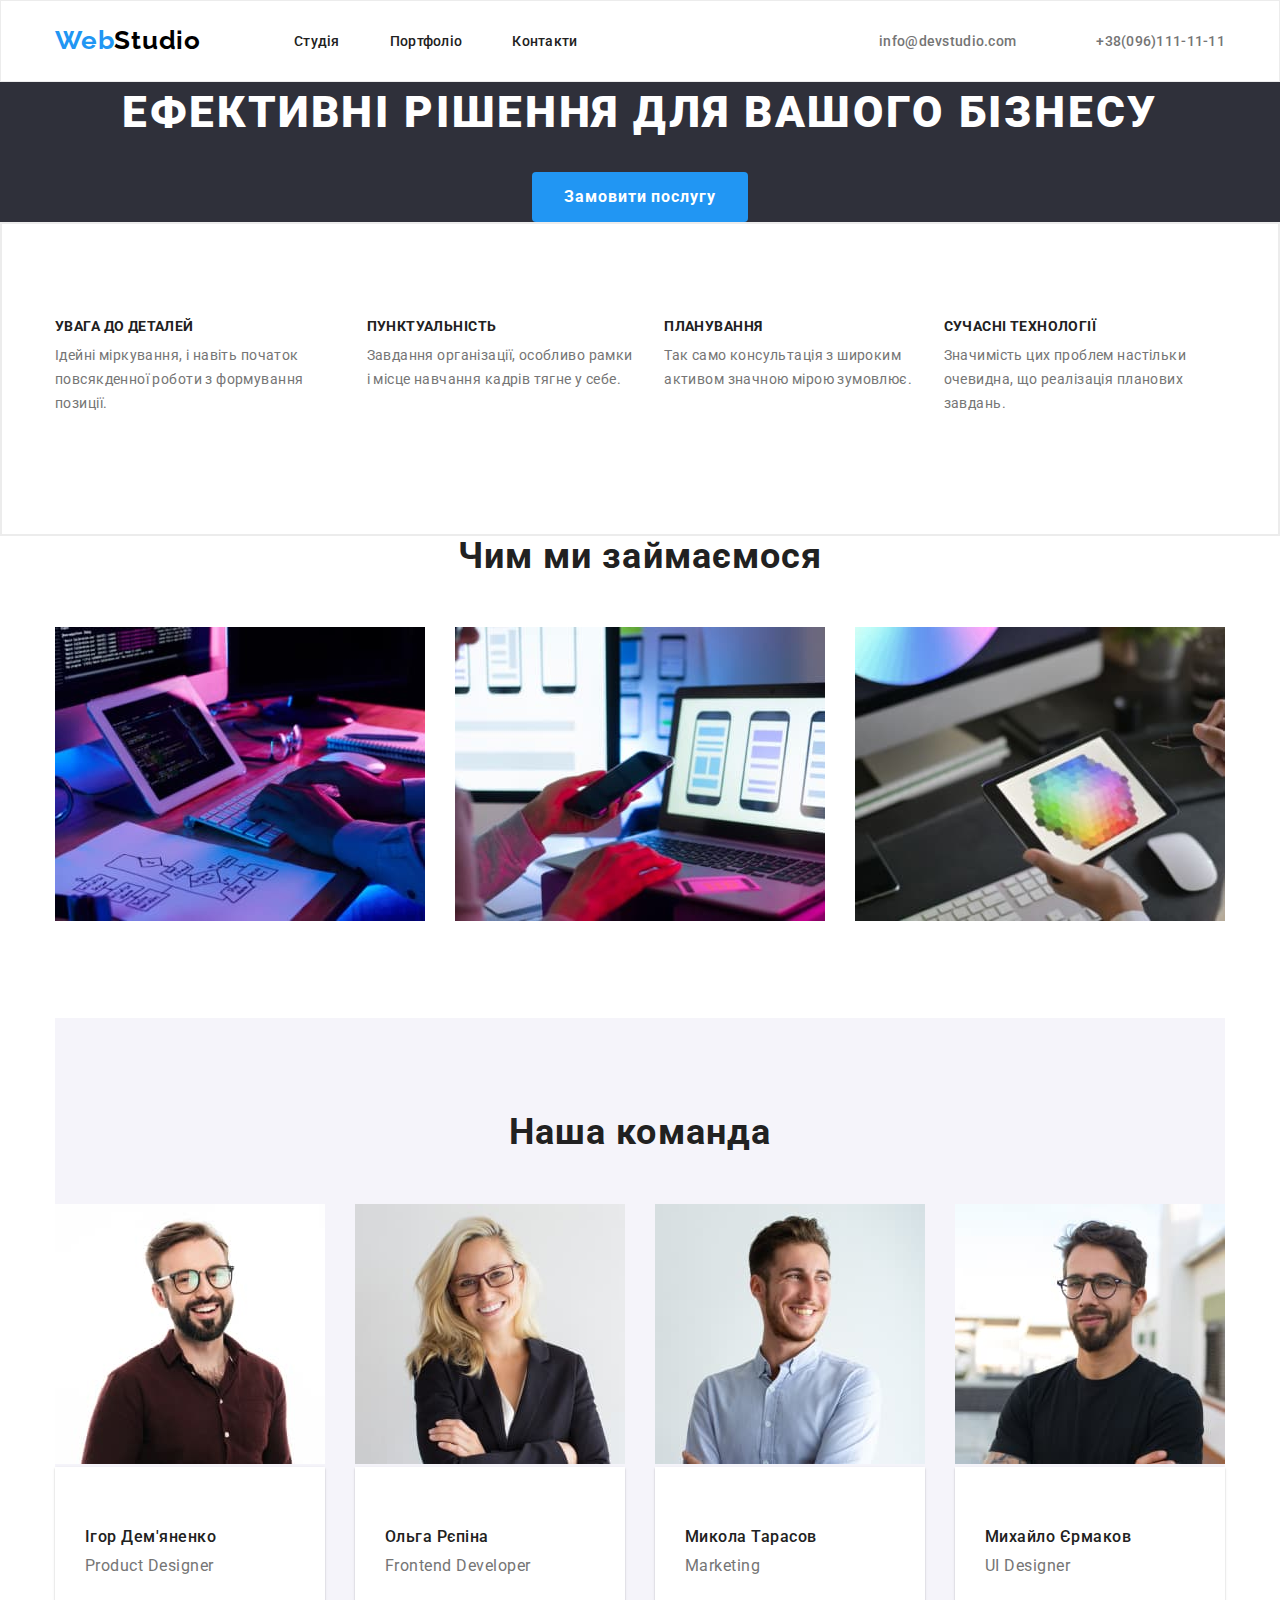
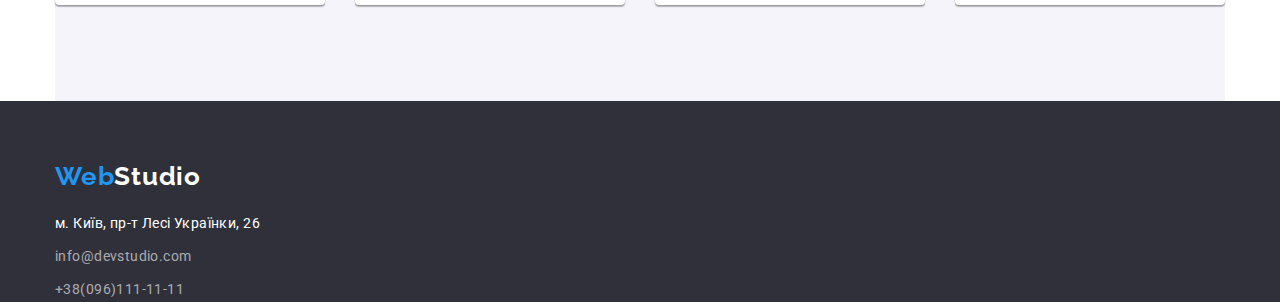
==== index.html @ b7c4934e "goit-markup-hw-03" ====
<!DOCTYPE html>
<html lang="uk">
<head>
    <meta charset="UTF-8">
    <meta http-equiv="X-UA-Compatible" content="IE=edge">
    <meta name="viewport" content="width=device-width, initial-scale=1.0">
    <title>Document</title>
    <link rel="preconnect" href="https://fonts.googleapis.com">
    <link rel="preconnect" href="https://fonts.gstatic.com" crossorigin>
    <link href="https://fonts.googleapis.com/css2?family=Raleway:wght@700&family=Roboto:wght@400;500;700;900&display=swap"
        rel="stylesheet">
        <link rel="stylesheet" href="https://cdnjs.cloudflare.com/ajax/libs/modern-normalize/1.1.0/modern-normalize.min.css">
    
    <link rel="stylesheet" href="./css/style.css">

</head>
<body>
    <!--навигация-->
   
    <header class="page-header">
<div class="container">
<div class="page-nav">
    <a class="logo" href="/">
        <span class="logo-accent">Web</span>Studio
    </a>
    <nav class="nav">
        <ul class="nav-list">
            <li class="item"><a class="menu-link" href="#">Студія</a></li>
            <li class="item"><a class="menu-link" href="./portfolio.html">Портфоліо</a></li>
            <li class="item"><a class="menu-link" href="#">Контакти</a></li>
        </ul>
    </nav>
    <ul class="aut-nav">
        <li class="item-nav"><a class="contact-link" href="mailto:info@devstudio.com">info@devstudio.com</a></li>
        <li class="item-nav"><a class="contact-link" href="tel:+380961111111">+38(096)111-11-11</a></li>
    </ul>
</div>
    
   
</div>
</header>

<main> 
    <!--герой-->
    <section class="hero">
<div class="container">
    <h1 class="hero-titel">Ефективні рішення для вашого бізнеcу</h1>
    <button class="button-hero" type="button">Замовити послугу</button>
</div>

</section>


<!--section quality-->
<section class="quality">
<div class="container">
    <ul class="qualiti-list">
        <li>
            <h3 class="quality-title">Увага до деталей </h3>
            <p class="quality-text">Ідейні міркування, і навіть початок повсякденної роботи з формування позиції.</p>
        </li>
        <li>
            <h3 class="quality-title">Пунктуальність</h3>
            <p class="quality-text">Завдання організації, особливо рамки і місце навчання кадрів тягне у себе.</p>
        </li>
        <li>
            <h3 class="quality-title">Планування</h3>
            <p class="quality-text">Так само консультація з широким активом значною мірою зумовлює.</p>
        </li>
        <li>
            <h3 class="quality-title">Сучасні технології</h3>
            <p class="quality-text">Значимість цих проблем настільки очевидна, що реалізація планових завдань.</p>
        </li>
    </ul>
</div>
</section>


<!--section work-->
<section class="work">
    <div class="container">
        <h2 class="work-title">Чим ми займаємося</h2>
        <ul class="work-list">
            <li class="work-img"><img src="./images/img1.jpg" alt="написання коду для сайтів" width="370"></li>
            <li class="work-img"><img src="./images/img2.jpg" alt="написання коду для мобільних телефонів" width="370"> </li>
            <li class="work-img"><img src="./images/img3.jpg" alt="написання коду для ігор" width="370"></li>
        </ul>
    </div>
</section>

<!--section team-->
<div class="container">
<section class="team">

    <h2 class="team-title">Наша команда</h2>
    <ul class="team-list">
        <li class="team-img"><img src="./images/igor.jpg" alt="фотографія Ігоря Дем'яненко" width="270">
         <div class="conteiner-card" >
            <h3 class="team-name">Ігор Дем'яненко</h3>
            <p class="team-text">Product Designer</p>
         </div>
        </li>
        <li class="team-img"><img src="./images/olga.jpg" alt="фотографія Ольги Рєпіна " width="270">
            <div class="conteiner-card">
                <h3 class="team-name">Ольга Рєпіна</h3>
                <p class="team-text">Frontend Developer</p>
            </div>
        </li>
        <li class="team-img"><img src="./images/nico.jpg" alt="фотографія Миколи Тарасов" width="270">
            <div class="conteiner-card">
            <h3 class="team-name">Микола Тарасов</h3>
            <p class="team-text">Marketing</p>
        </div>
        </li>
        
        <li class="team-img"><img src="./images/mixa.jpg" alt="фотографія Михайла Єрмаков" width="270">
            <div class="conteiner-card">
                <h3 class="team-name">Михайло Єрмаков</h3>
            <p class="team-text">UI Designer</p>
        </div>
        </li>
    </ul>

</section>
</div>
</main>

<footer>
    <!--подвал-->

<div class="container">
    <a href="/" class="logo-white">
        <span class="logo-accent">Web</span>Studio
    </a>
    
    <address class="contacts">
        <ul>
            <li>
                <a class="link" href="https://goo.gl/maps/CEJdyvRehDyQKQgW8" target="_blank"
                    rel="noopenes noreferrer nofollow"> м. Київ, пр-т Лесі Українки, 26</a>
            </li>
            <li>
                <a class="link-footer" href="mailto:info@devstudio.com">info@devstudio.com</a>
            </li>
            <li>
                <a class="link-footer" href="tel:+380961111111">+38(096)111-11-11</a>
            </li>
    
    
        </ul>
    </address>
</div>

</footer>

</body>
</html>
---- css/style.css ----
* {
    box-sizing: border-box;
}
h1,
h2,
h3,
h4,
h5,
h6,
p,
ul {
    margin: 0;
    padding: 0;
}
:root {
 --primary-text-color: #212121;
 --secondary-text-color: #757575;
--hero-text-color:#ffffff;
--accent-text-color: #2196f3;
--black-text-color: #000000;
--primary-white-color: #f5f5f5;
--secondary-color: #2f303a;
--button: #F5F4FA;
--button-focus: #188CE8;
--secondary-button: #EEEEEE;
--border:#ECECEC;

}
body {
    background-color: var(--hero-text-color) ;
    color: var(--primary-text-color) ;
    font-family: 'Roboto', sans-serif;
    font-size: 14px;
    cursor: pointer;
    font-weight: 400;
}
ul {
    list-style: none;
}

/* навигация*/
.page-header{
    border: 1px solid var(--border);
}
.container {
    margin-left: auto;
    margin-right: auto;
    width: 1200px;
    padding: 0 15px;
}

.logo{
    display: block;
    font-family: 'Raleway';
        color: var(--black-text-color);
        font-weight: 700;
        font-size: 26px;
        line-height: 1.2;
        text-decoration: none;
        letter-spacing: 0.03em;
       
        margin-right: 93px;
        
       
}
/*.logo-accent{
    color: var(--accent-text-color) border: 1px solid #000000;
        text-shadow : 0px 4px 4px rgba(0, 0, 0, 0.25);
}
*/
.current-link,
.nav :hover,
.nav :focus{
    color: var(--accent-text-color);
}

.page-nav{
display: flex;
    
    align-items: center;
}
.nav-list{
    display: flex;


}


.menu-link {
    display: block;
    color: var(--primary-text-color);
    font-weight: 500;
    line-height: 1.15;
    letter-spacing: 0.02em;
    text-decoration: none;
    padding-top: 32px;
    padding-bottom: 32px;
    
}
.item:not(:last-child){
    margin-right: 50px;
}
.aut-nav {
    display: flex;
    gap: 30px;
    margin-left: auto ;
}
.aut-nav .item-nav + .item-nav{
    margin-left: 50px;
}

.contact-link{
    color: var(--secondary-text-color);
    font-weight: 500;
    line-height: 1.15;
    letter-spacing: 0.02em;
    text-decoration: none;
}




.aut-nav :hover,
.aut-nav :focus{
    color: var(--accent-text-color)
}
/* герой*/
.hero {
    background-color: var(--secondary-color);
    text-align: center;
}
.hero-titel{  
    margin-top: 0;
    margin-bottom: 30px;
    color: var(--hero-text-color);
        background-color: var(--secondary-color);
        font-family: 'Roboto';
            font-weight: 900;
            font-size: 44px;
            line-height: 60px;
            text-align: center;
            letter-spacing: 0.06em;
            text-transform: uppercase;
}
 /* описание компании */
.quality {
    border: 2px solid var(--border);
    
}
.qualiti-list{
    display: flex;
        gap: 30px;
}
.quality-title {
    padding-top: 94px;
    margin-bottom: 0;
    color: var(--primary-text-color);
        font-size: 14px;
        font-weight: 700;
        line-height: 1.15;
        letter-spacing: 0.03em;
        text-transform: uppercase;
}
.quality-text{
   margin-top: 10px;
   margin-bottom: 118px;
    color: var(--secondary-text-color);
    line-height: 1.7;
    letter-spacing: 0.03em;
}
/* які проекти*/


.work{
    
}
.work-title{
    
    
    margin-bottom: 0;
    color: var(--primary-text-color);
    font-weight: 700;
    font-size: 36px;
    line-height: 1.15;
    text-align: center;
    letter-spacing: 0.03em;
        
}
.work-list{
    display: flex;
        gap: 30px;
}
.work-img {
    margin-top: 50px;
    padding-bottom: 94px;
    
}



/* команда */
.team {
    
    background-color: var(--button);
    padding-bottom: 96px;
}
.team-title {
    padding-top: 94px;
        color: var(--primary-text-color);

        
            font-weight: 700;
            font-size: 36px;
            line-height: 1.16;
            text-align: center;
            letter-spacing: 0.03em;
}
.team-img  {
    margin-top: 50px;
    margin-bottom: 0px;
    
    display: inline-block;
        max-width: 270px;
        object-fit: cover;
    }

.conteiner-card{
    padding: 30px ;
    
        box-shadow: 0px 1px 3px rgba(0, 0, 0, 0.12), 0px 1px 1px rgba(0, 0, 0, 0.14), 0px 2px 1px rgba(0, 0, 0, 0.2);
        border-radius: 0px 0px 4px 4px;
   
    background-color: var(--hero-text-color);

}
.team-list{
    display: flex;
    gap: 30px;
}
.team-name {
    
    color: var(--primary-text-color);
        font-weight: 500;
        font-size: 16px;
        line-height: 1.2;
        letter-spacing: 0.03em;

        min-width: 130px;
        margin-top: 30px;
        margin-bottom: 0;
}
.team-text {
        font-size: 16px;
        line-height: 1.2;
        color:var(--secondary-text-color);
        letter-spacing: 0.03em;

        margin-top: 10px;
        margin-bottom: 0;
}

/* підвал*/
footer{
    background-color: var(--secondary-color);
 
}

.logo-white {
    display: block;
    font-family: 'Raleway';
    font-weight: 700;
    font-size: 26px;
    line-height: 1.2;
    color: var(--hero-text-color);
    text-decoration: none;
    letter-spacing: 0.03em;

    padding-top: 60px;
}
.logo-accent {
    color: var(--accent-text-color);
}
    
.contacts {

}
.link {
    display: block;
    font-style: normal;
    line-height: 1.7;
    color: var(--hero-text-color);
    text-decoration: none;
    letter-spacing: 0.03em;

    margin-top: 20px;
}
.link-footer{
    display: block;
    font-style: normal;
    color: rgba(255, 255, 255, 0.6);        
        line-height: 1.7;    
        letter-spacing: 0.03em;
        text-decoration: none;

        margin-top: 9px;
}

/* порфоліо вітділи*/
.department

.department-title {

        position: absolute;
        white-space: nowrap;
        width: 1px;
        height: 1px;
        overflow: hidden;
        border: 0;
        padding: 0;
        clip: rect(0 0 0 0);
        clip-path: inset(50%);
        margin: -1px;
}
.department-link{
    display: flex;
    gap:8px;
    justify-content: center;
}
/* приклади робіт*/
.progects-list{
    display: flex;
    flex-wrap: wrap;
    
    gap: 30px;
    justify-content: space-between;
    padding-bottom: 96px;
}

.progect-item {
    display: block;
    margin: 0;
    


}
.projects-title{
        font-weight: 700;
        font-size: 18px;
        line-height: 2;
        letter-spacing: 0.06em;
}



.projects-text{
        font-size: 16px;
        line-height: 1.87;
        letter-spacing: 0.03em;
        color: var(--secondary-text-color);
}
/* кнопка*/
.button {
       
        background-color: var(----secondary-button);
        color: var(--primary-text-color);
        cursor: pointer;
        
        
} 
/* кнопка герой*/
.button-hero {
    display: inline-block;
        
        font-family: 'Roboto',sans-serif;
        font-weight: 700;
        font-size: 16px;
        line-height: 1.88;
        letter-spacing: 0.06em;
        background-color: var(--accent-text-color);
        color: var(--hero-text-color);
            min-width: 216px;
            height: 50px;
            text-align: center;
            padding: 10px 32px;
            border-radius: 4px;
            border: none;
    
    

}
.button-hero:hover,
.button-hero:focus {
    color: var(--hero-text-color);
background-color: var(--button-focus);

}
/* кнопка порфоліо*/
.button-second {
    display: inline-block;
    font-family: 'Roboto',sans-serif;
    font-weight: 500;
    font-size: 16px;
    line-height: 1.62;
    text-align: center;
    letter-spacing: 0.03em;
        padding-bottom: 16px;
        margin-bottom: 34px;
        justify-content: center;
        padding: 6px 22px;
        border: none;
        border-radius: 4px;



}
.button-second:focus,
.button-second:hover {
    color: var(--hero-text-color);
    background-color: var(--accent-text-color);
    }
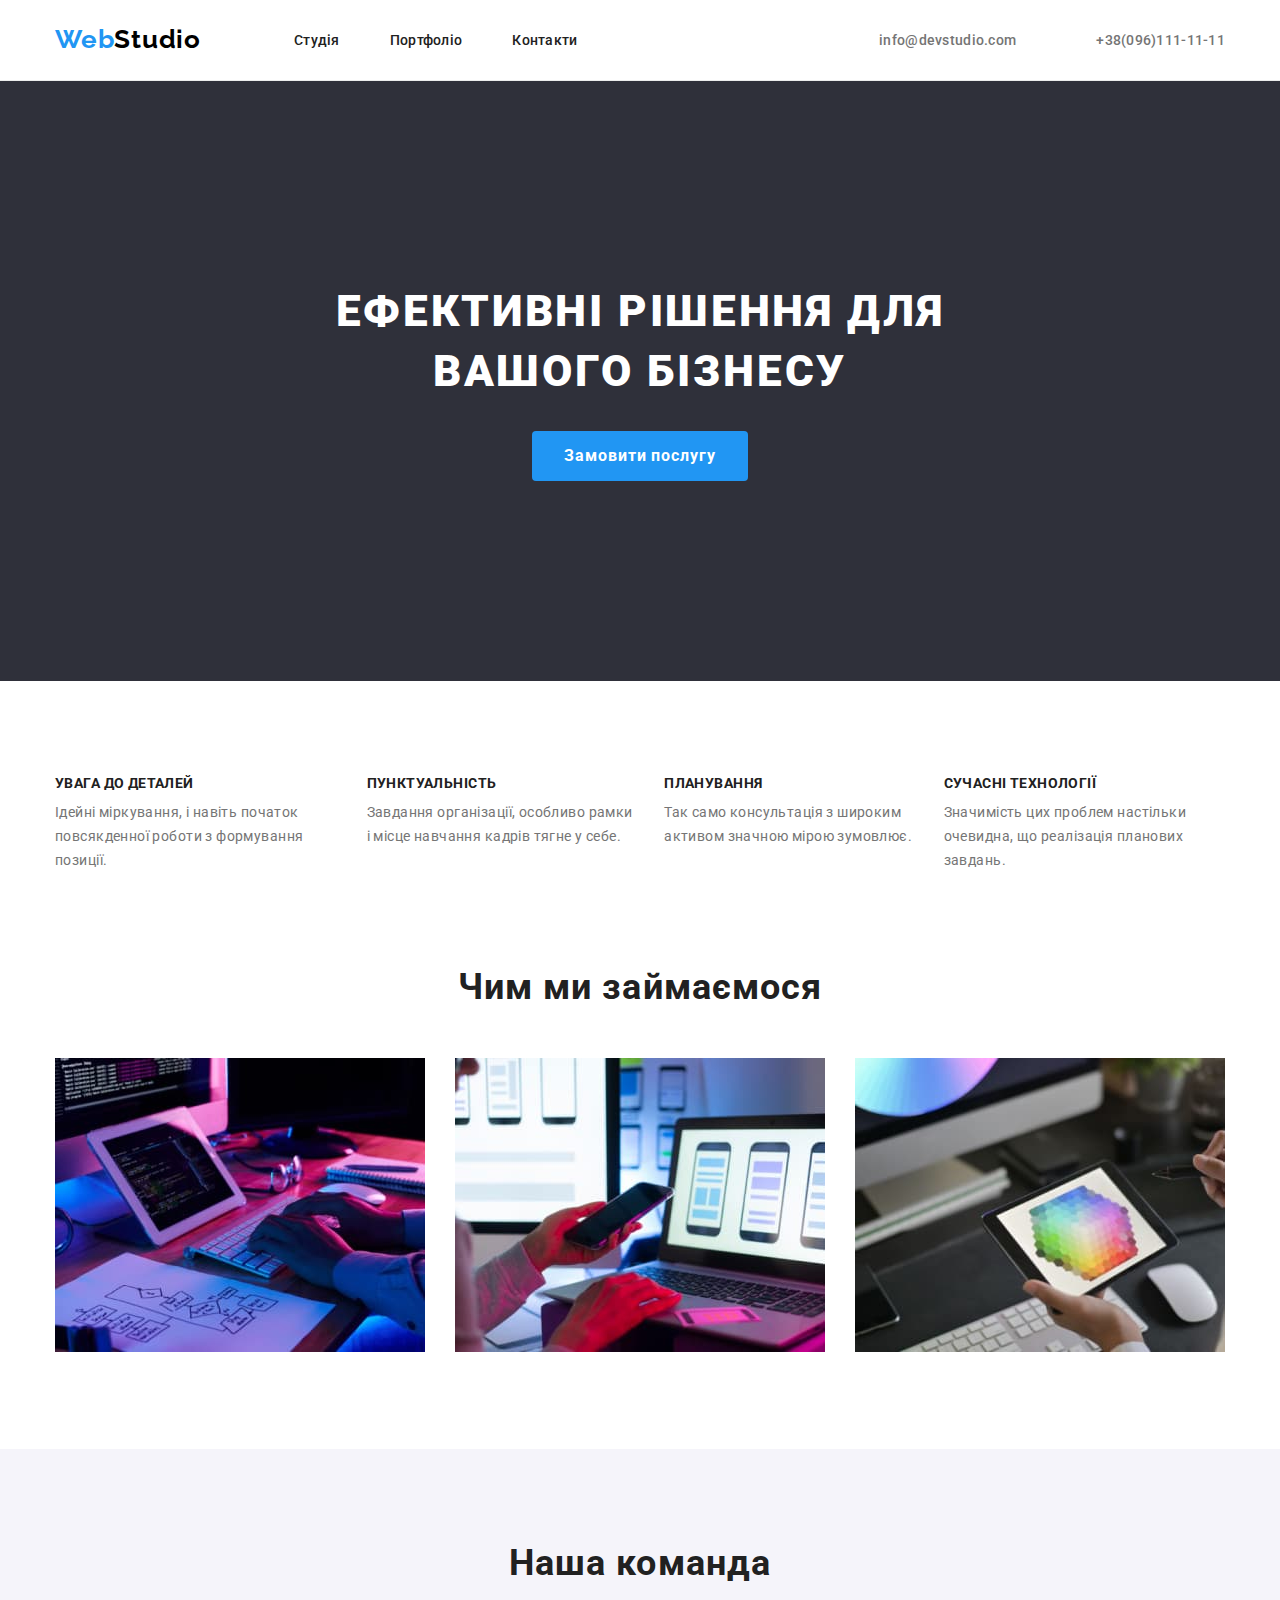
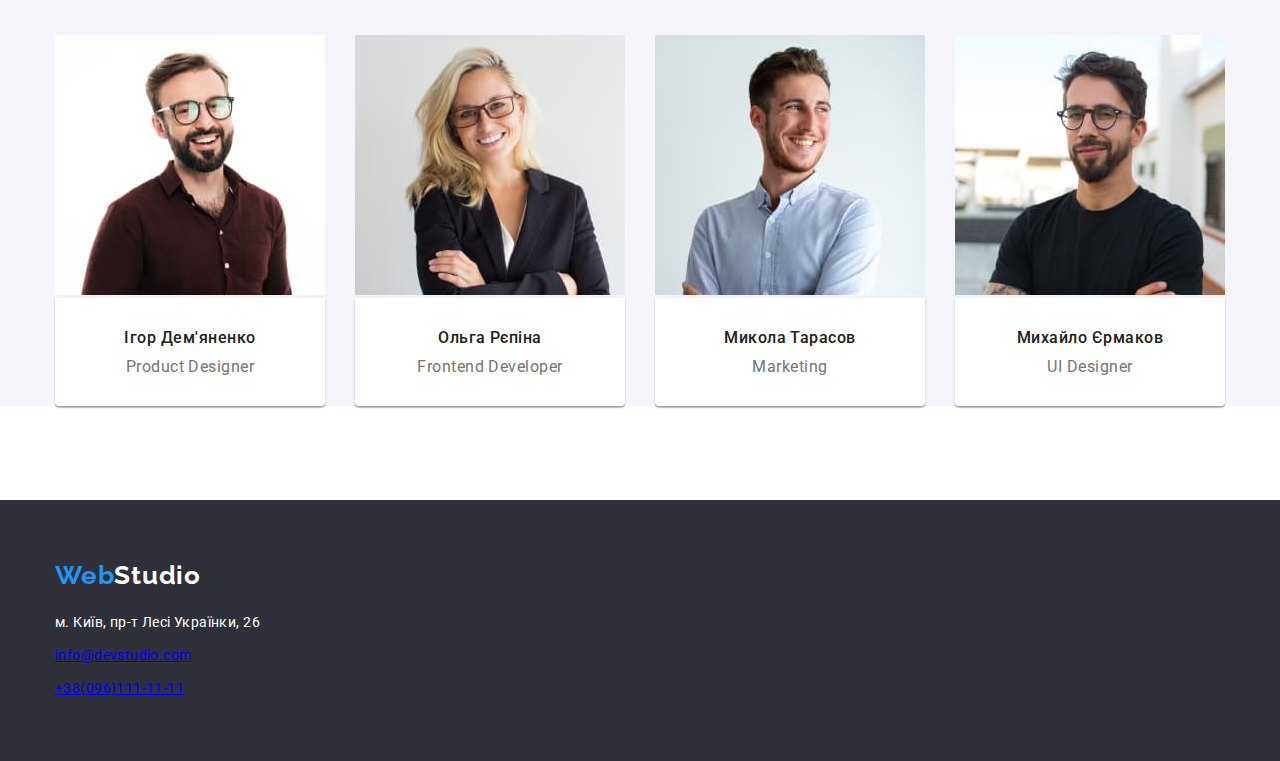
==== commit 8bec414e: "correction" ====
--- a/index.html
+++ b/index.html
@@ -49,80 +49,88 @@
 </div>
 
 </section>
+<section class="company" >
+
+    <section class="qualiti">  
+  
+        <div class="container">
+            <ul class="qualiti-list">
+                <li>
+                    <h3 class="quality-title">Увага до деталей </h3>
+                    <p class="quality-text">Ідейні міркування, і навіть початок повсякденної роботи з формування позиції.
+                    </p>
+                </li>
+                <li>
+                    <h3 class="quality-title">Пунктуальність</h3>
+                    <p class="quality-text">Завдання організації, особливо рамки і місце навчання кадрів тягне у себе.</p>
+                </li>
+                <li>
+                    <h3 class="quality-title">Планування</h3>
+                    <p class="quality-text">Так само консультація з широким активом значною мірою зумовлює.</p>
+                </li>
+                <li>
+                    <h3 class="quality-title">Сучасні технології</h3>
+                    <p class="quality-text">Значимість цих проблем настільки очевидна, що реалізація планових завдань.</p>
+                </li>
+            </ul>
+        </div>
+    </section>
+    
+    
+    <!--section work-->
+    <section class="work">
+        <div class="container">
+            <h2 class="work-title">Чим ми займаємося</h2>
+            <ul class="work-list">
+                <li class="work-img"><img src="./images/img1.jpg" alt="написання коду для сайтів" width="370"></li>
+                <li class="work-img"><img src="./images/img2.jpg" alt="написання коду для мобільних телефонів" width="370">
+                </li>
+                <li class="work-img"><img src="./images/img3.jpg" alt="написання коду для ігор" width="370"></li>
+            </ul>
+        </div>
+    </section>
+    
+    <!--section team-->
+    <section class="team">
+    <div class="container">
+        
+    
+            <h2 class="team-title">Наша команда</h2>
+            <ul class="team-list">
+                <li class="team-img"><img src="./images/igor.jpg" alt="фотографія Ігоря Дем'яненко" width="270">
+                    <div class="conteiner-card">
+                        <h3 class="team-name">Ігор Дем'яненко</h3>
+                        <p class="team-text">Product Designer</p>
+                    </div>
+                </li>
+                <li class="team-img"><img src="./images/olga.jpg" alt="фотографія Ольги Рєпіна " width="270">
+                    <div class="conteiner-card">
+                        <h3 class="team-name">Ольга Рєпіна</h3>
+                        <p class="team-text">Frontend Developer</p>
+                    </div>
+                </li>
+                <li class="team-img"><img src="./images/nico.jpg" alt="фотографія Миколи Тарасов" width="270">
+                    <div class="conteiner-card">
+                        <h3 class="team-name">Микола Тарасов</h3>
+                        <p class="team-text">Marketing</p>
+                    </div>
+                </li>
+    
+                <li class="team-img"><img src="./images/mixa.jpg" alt="фотографія Михайла Єрмаков" width="270">
+                    <div class="conteiner-card">
+                        <h3 class="team-name">Михайло Єрмаков</h3>
+                        <p class="team-text">UI Designer</p>
+                    </div>
+                </li>
+            </ul>
 
 
-<!--section quality-->
-<section class="quality">
-<div class="container">
-    <ul class="qualiti-list">
-        <li>
-            <h3 class="quality-title">Увага до деталей </h3>
-            <p class="quality-text">Ідейні міркування, і навіть початок повсякденної роботи з формування позиції.</p>
-        </li>
-        <li>
-            <h3 class="quality-title">Пунктуальність</h3>
-            <p class="quality-text">Завдання організації, особливо рамки і місце навчання кадрів тягне у себе.</p>
-        </li>
-        <li>
-            <h3 class="quality-title">Планування</h3>
-            <p class="quality-text">Так само консультація з широким активом значною мірою зумовлює.</p>
-        </li>
-        <li>
-            <h3 class="quality-title">Сучасні технології</h3>
-            <p class="quality-text">Значимість цих проблем настільки очевидна, що реалізація планових завдань.</p>
-        </li>
-    </ul>
-</div>
+
+        
+    </div>
+    </section>
 </section>
 
-
-<!--section work-->
-<section class="work">
-    <div class="container">
-        <h2 class="work-title">Чим ми займаємося</h2>
-        <ul class="work-list">
-            <li class="work-img"><img src="./images/img1.jpg" alt="написання коду для сайтів" width="370"></li>
-            <li class="work-img"><img src="./images/img2.jpg" alt="написання коду для мобільних телефонів" width="370"> </li>
-            <li class="work-img"><img src="./images/img3.jpg" alt="написання коду для ігор" width="370"></li>
-        </ul>
-    </div>
-</section>
-
-<!--section team-->
-<div class="container">
-<section class="team">
-
-    <h2 class="team-title">Наша команда</h2>
-    <ul class="team-list">
-        <li class="team-img"><img src="./images/igor.jpg" alt="фотографія Ігоря Дем'яненко" width="270">
-         <div class="conteiner-card" >
-            <h3 class="team-name">Ігор Дем'яненко</h3>
-            <p class="team-text">Product Designer</p>
-         </div>
-        </li>
-        <li class="team-img"><img src="./images/olga.jpg" alt="фотографія Ольги Рєпіна " width="270">
-            <div class="conteiner-card">
-                <h3 class="team-name">Ольга Рєпіна</h3>
-                <p class="team-text">Frontend Developer</p>
-            </div>
-        </li>
-        <li class="team-img"><img src="./images/nico.jpg" alt="фотографія Миколи Тарасов" width="270">
-            <div class="conteiner-card">
-            <h3 class="team-name">Микола Тарасов</h3>
-            <p class="team-text">Marketing</p>
-        </div>
-        </li>
-        
-        <li class="team-img"><img src="./images/mixa.jpg" alt="фотографія Михайла Єрмаков" width="270">
-            <div class="conteiner-card">
-                <h3 class="team-name">Михайло Єрмаков</h3>
-            <p class="team-text">UI Designer</p>
-        </div>
-        </li>
-    </ul>
-
-</section>
-</div>
 </main>
 
 <footer>
@@ -135,14 +143,14 @@
     
     <address class="contacts">
         <ul>
-            <li>
+            <li class="link-contacts">
                 <a class="link" href="https://goo.gl/maps/CEJdyvRehDyQKQgW8" target="_blank"
                     rel="noopenes noreferrer nofollow"> м. Київ, пр-т Лесі Українки, 26</a>
             </li>
-            <li>
+            <li class="link-contacts">
                 <a class="link-footer" href="mailto:info@devstudio.com">info@devstudio.com</a>
             </li>
-            <li>
+            <li class="link-contacts">
                 <a class="link-footer" href="tel:+380961111111">+38(096)111-11-11</a>
             </li>
     
--- a/css/style.css
+++ b/css/style.css
@@ -40,13 +40,13 @@
 
 /* навигация*/
 .page-header{
-    border: 1px solid var(--border);
+    border-bottom: 1px solid var(--border);
 }
 .container {
     margin-left: auto;
     margin-right: auto;
     width: 1200px;
-    padding: 0 15px;
+    padding: 0px 15px;
 }
 
 .logo{
@@ -115,6 +115,8 @@
     line-height: 1.15;
     letter-spacing: 0.02em;
     text-decoration: none;
+    padding-top: 32px;
+        padding-bottom: 32px;
 }
 
 
@@ -128,6 +130,8 @@
 .hero {
     background-color: var(--secondary-color);
     text-align: center;
+    padding-top: 200px;
+        padding-bottom: 200px;
 }
 .hero-titel{  
     margin-top: 0;
@@ -141,18 +145,24 @@
             text-align: center;
             letter-spacing: 0.06em;
             text-transform: uppercase;
+            
+            margin-left: 237px;
+            margin-right: 237px;
+
 }
  /* описание компании */
-.quality {
-    border: 2px solid var(--border);
-    
-}
+.company{
+    padding-top: 94px;
+    padding-bottom: 94px;
+}
+
+
 .qualiti-list{
     display: flex;
         gap: 30px;
 }
 .quality-title {
-    padding-top: 94px;
+    padding-top: 0px;
     margin-bottom: 0;
     color: var(--primary-text-color);
         font-size: 14px;
@@ -163,21 +173,21 @@
 }
 .quality-text{
    margin-top: 10px;
-   margin-bottom: 118px;
+   margin-bottom: 0px;
     color: var(--secondary-text-color);
     line-height: 1.7;
     letter-spacing: 0.03em;
 }
 /* які проекти*/
-
-
 .work{
-    
-}
+    padding-top: 94px;
+    padding-bottom: 94px;
+}
+
 .work-title{
     
-    
-    margin-bottom: 0;
+    padding-top: 0px;
+    margin-bottom: 50px;
     color: var(--primary-text-color);
     font-weight: 700;
     font-size: 36px;
@@ -191,8 +201,7 @@
         gap: 30px;
 }
 .work-img {
-    margin-top: 50px;
-    padding-bottom: 94px;
+    margin-top: 0px;
     
 }
 
@@ -200,12 +209,14 @@
 
 /* команда */
 .team {
-    
+    padding-top: 94px;
+    padding-bottom: 0px;
     background-color: var(--button);
-    padding-bottom: 96px;
+   
 }
 .team-title {
-    padding-top: 94px;
+    padding-top: 0px;
+    margin-bottom: 50px;
         color: var(--primary-text-color);
 
         
@@ -216,11 +227,12 @@
             letter-spacing: 0.03em;
 }
 .team-img  {
-    margin-top: 50px;
+    margin-top: 0px;
     margin-bottom: 0px;
     
-    display: inline-block;
-        max-width: 270px;
+    display: block;
+        max-width: 100%;
+        height: auto;
         object-fit: cover;
     }
 
@@ -244,25 +256,24 @@
         font-size: 16px;
         line-height: 1.2;
         letter-spacing: 0.03em;
-
-        min-width: 130px;
-        margin-top: 30px;
-        margin-bottom: 0;
+        text-align: center;
+        
 }
 .team-text {
         font-size: 16px;
         line-height: 1.2;
         color:var(--secondary-text-color);
         letter-spacing: 0.03em;
-
+        text-align: center;
         margin-top: 10px;
-        margin-bottom: 0;
+        margin-bottom: 0px;
 }
 
 /* підвал*/
 footer{
     background-color: var(--secondary-color);
- 
+    padding-top: 60px;
+    padding-bottom: 60px;
 }
 
 .logo-white {
@@ -275,14 +286,14 @@
     text-decoration: none;
     letter-spacing: 0.03em;
 
-    padding-top: 60px;
+   padding-bottom: 20px;
 }
 .logo-accent {
     color: var(--accent-text-color);
 }
     
 .contacts {
-
+margin-bottom: 0px;
 }
 .link {
     display: block;
@@ -291,22 +302,30 @@
     color: var(--hero-text-color);
     text-decoration: none;
     letter-spacing: 0.03em;
-
-    margin-top: 20px;
-}
-.link-footer{
-    display: block;
-    font-style: normal;
-    color: rgba(255, 255, 255, 0.6);        
-        line-height: 1.7;    
+}
+
+.link-contacts {
+    margin-top: 9px;
+    display: block;
+        font-style: normal;
+        color: rgba(255, 255, 255, 0.6);
+        line-height: 1.7;
         letter-spacing: 0.03em;
         text-decoration: none;
 
-        margin-top: 9px;
+}
+.link-contacts:first-child {
+    margin-top: 0px;
+    
+
 }
 
 /* порфоліо вітділи*/
-.department
+.department {
+    padding-top: 94px;
+    padding-bottom: 94px;
+    }
+
 
 .department-title {
 
@@ -325,6 +344,7 @@
     display: flex;
     gap:8px;
     justify-content: center;
+    margin-bottom: 50px;
 }
 /* приклади робіт*/
 .progects-list{
@@ -333,11 +353,12 @@
     
     gap: 30px;
     justify-content: space-between;
-    padding-bottom: 96px;
+    
 }
 
 .progect-item {
     display: block;
+    padding: 24px 20px;
     margin: 0;
     
 
@@ -348,6 +369,9 @@
         font-size: 18px;
         line-height: 2;
         letter-spacing: 0.06em;
+        margin: 0px;
+        padding-bottom: 4px;
+
 }
 
 
@@ -357,6 +381,7 @@
         line-height: 1.87;
         letter-spacing: 0.03em;
         color: var(--secondary-text-color);
+        margin: 0px;
 }
 /* кнопка*/
 .button {
@@ -403,8 +428,7 @@
     line-height: 1.62;
     text-align: center;
     letter-spacing: 0.03em;
-        padding-bottom: 16px;
-        margin-bottom: 34px;
+        
         justify-content: center;
         padding: 6px 22px;
         border: none;
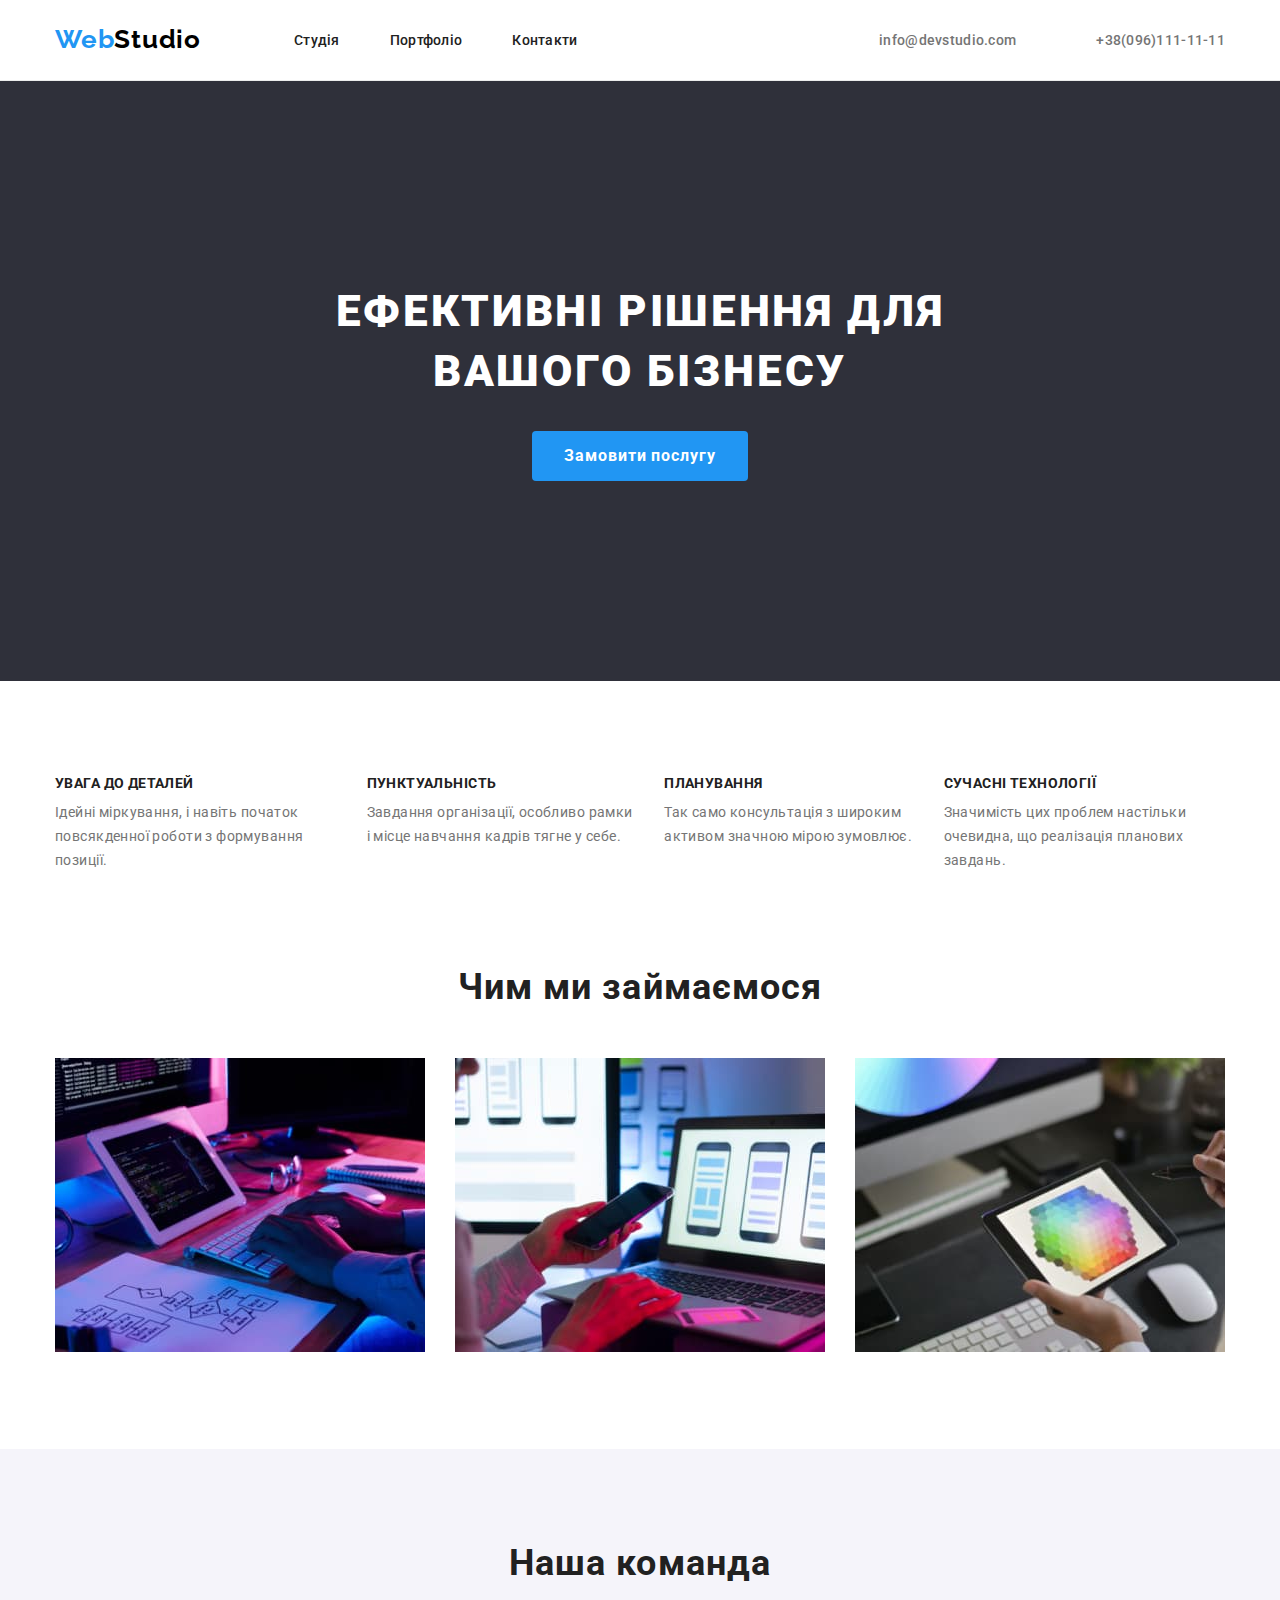
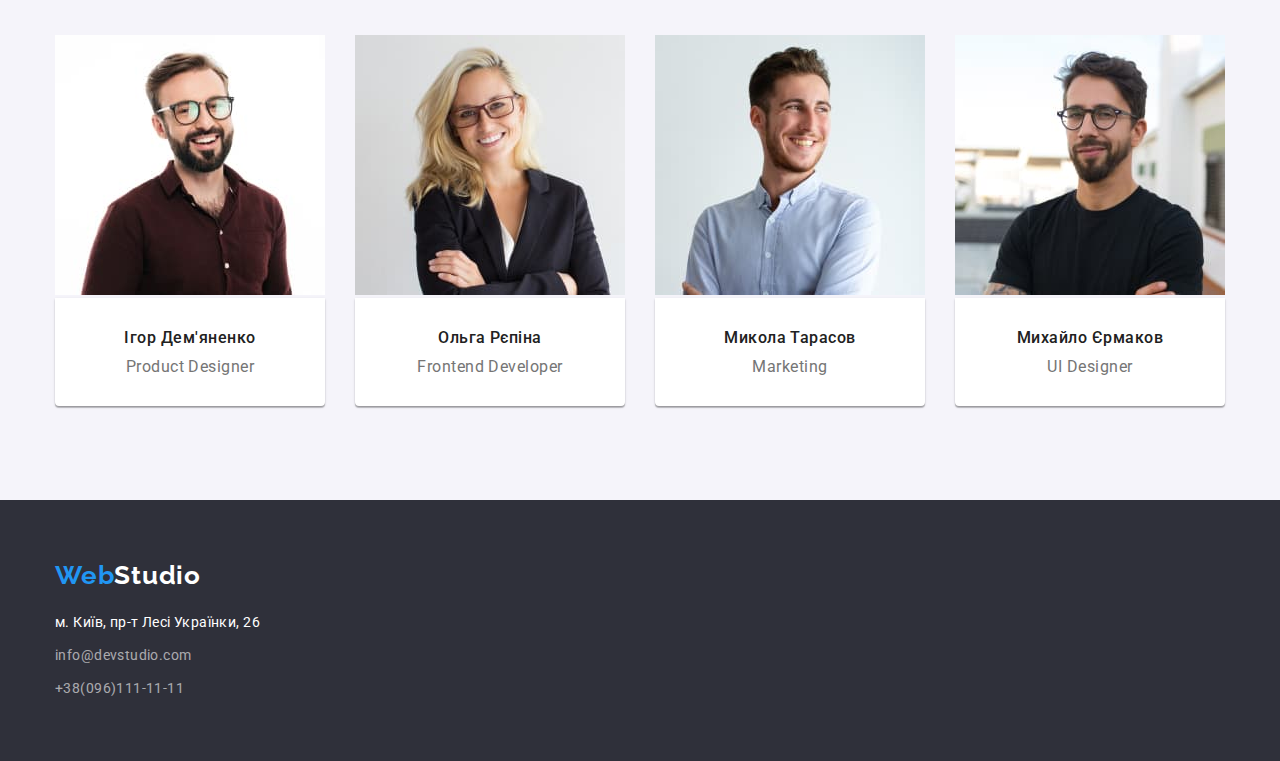
==== commit 2a3467eb: "исправил" ====
--- a/index.html
+++ b/index.html
@@ -49,7 +49,7 @@
 </div>
 
 </section>
-<section class="company" >
+
 
     <section class="qualiti">  
   
--- a/css/style.css
+++ b/css/style.css
@@ -24,6 +24,7 @@
 --button-focus: #188CE8;
 --secondary-button: #EEEEEE;
 --border:#ECECEC;
+
 
 }
 body {
@@ -151,11 +152,12 @@
 
 }
  /* описание компании */
-.company{
+
+    
+
+.qualiti{
     padding-top: 94px;
-    padding-bottom: 94px;
-}
-
+}
 
 .qualiti-list{
     display: flex;
@@ -210,7 +212,7 @@
 /* команда */
 .team {
     padding-top: 94px;
-    padding-bottom: 0px;
+    padding-bottom: 94px;
     background-color: var(--button);
    
 }
@@ -306,14 +308,16 @@
 
 .link-contacts {
     margin-top: 9px;
+}
+.link-footer{
     display: block;
         font-style: normal;
         color: rgba(255, 255, 255, 0.6);
         line-height: 1.7;
         letter-spacing: 0.03em;
         text-decoration: none;
-
-}
+}
+
 .link-contacts:first-child {
     margin-top: 0px;
     
@@ -350,7 +354,8 @@
 .progects-list{
     display: flex;
     flex-wrap: wrap;
-    
+    margin: 0px;
+    padding: 0px;
     gap: 30px;
     justify-content: space-between;
     
@@ -360,7 +365,12 @@
     display: block;
     padding: 24px 20px;
     margin: 0;
-    
+
+    box-sizing: border-box;
+        width: 370px;
+       
+        border: 1px solid var(--secondary-button);
+    }
 
 
 }
